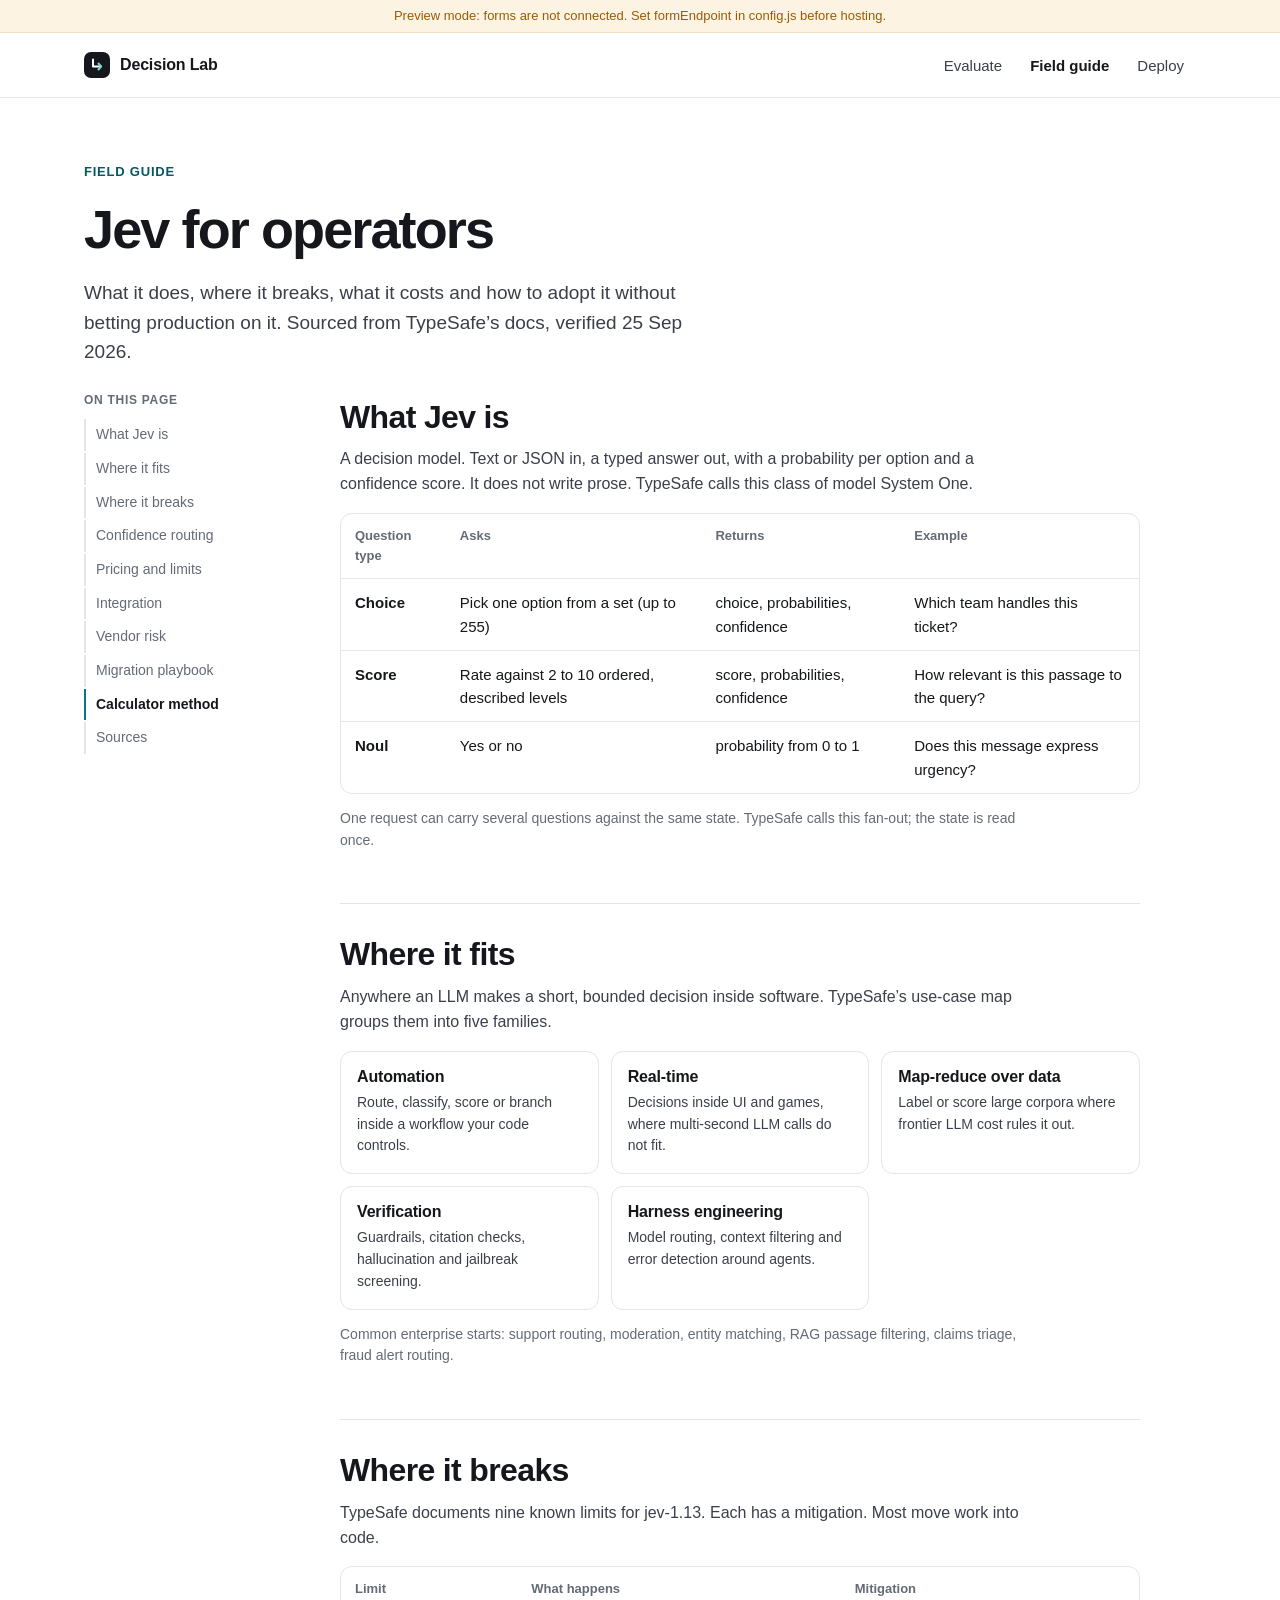
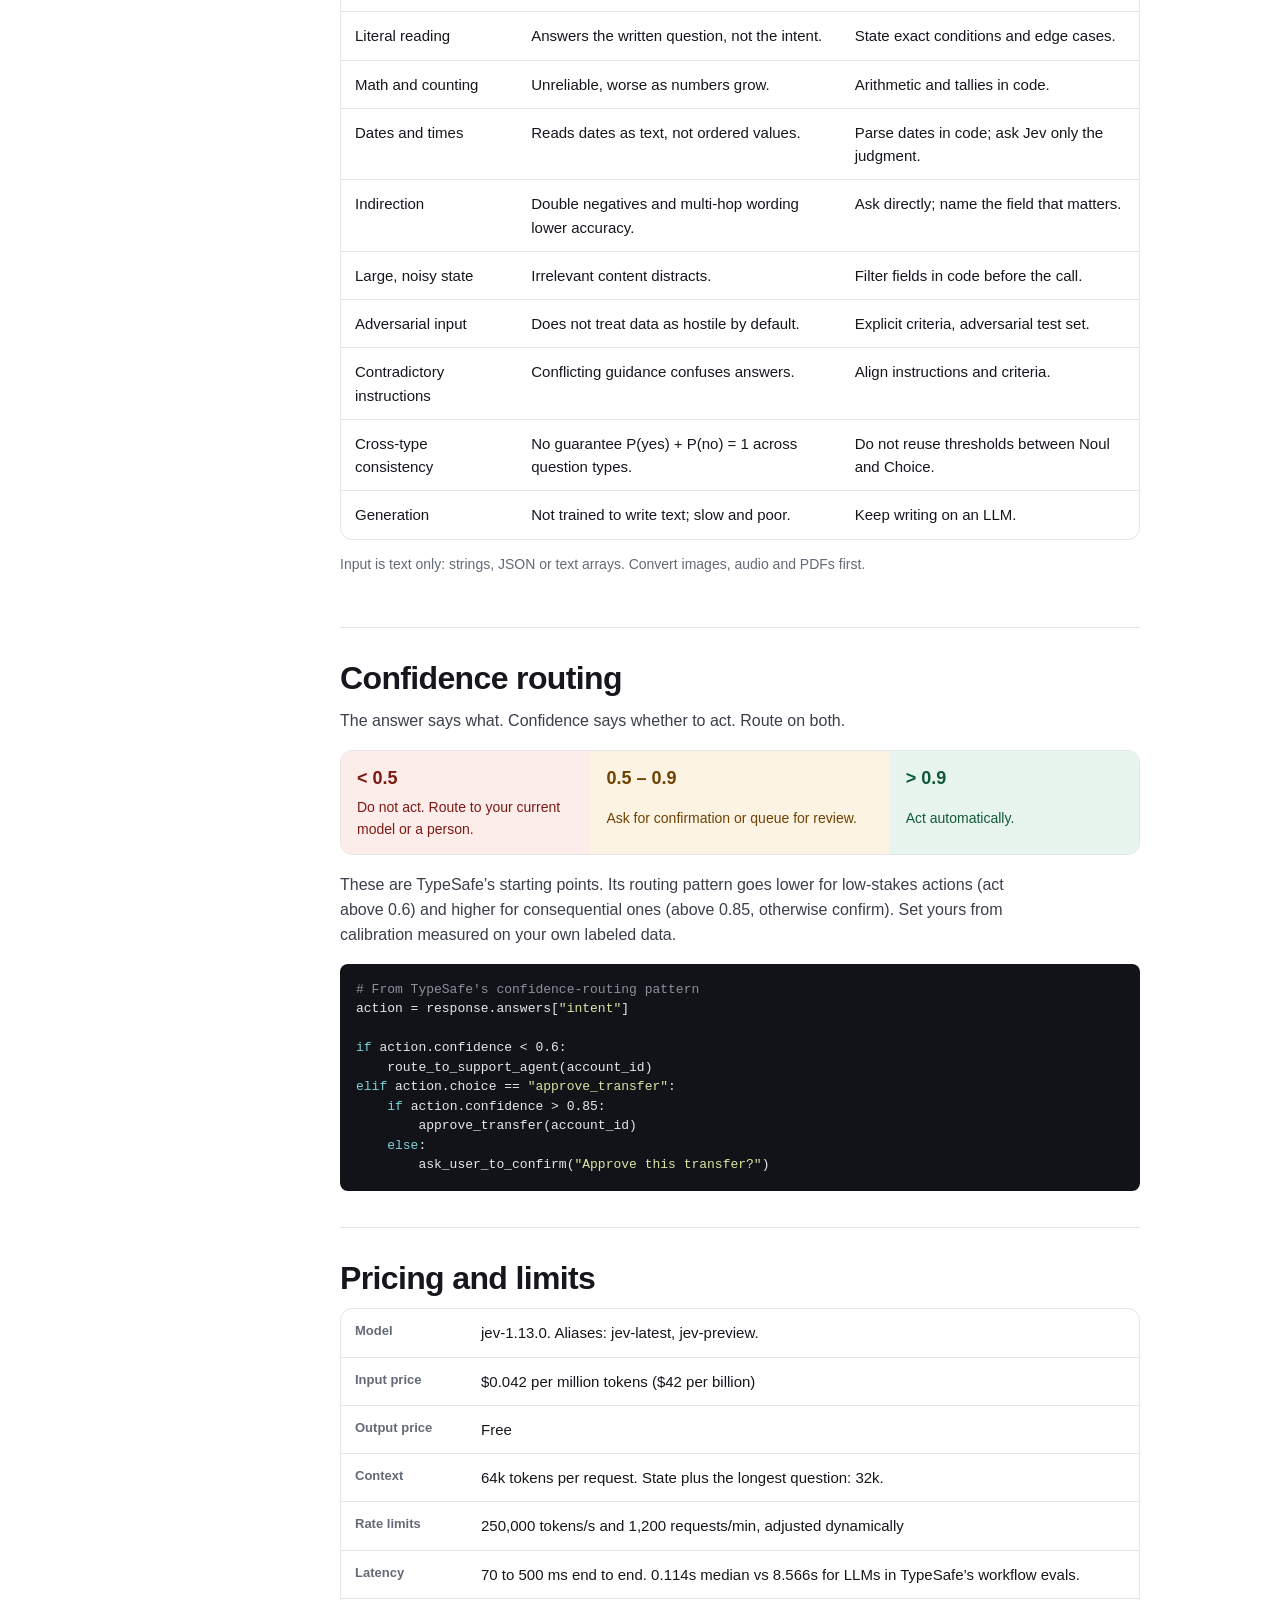
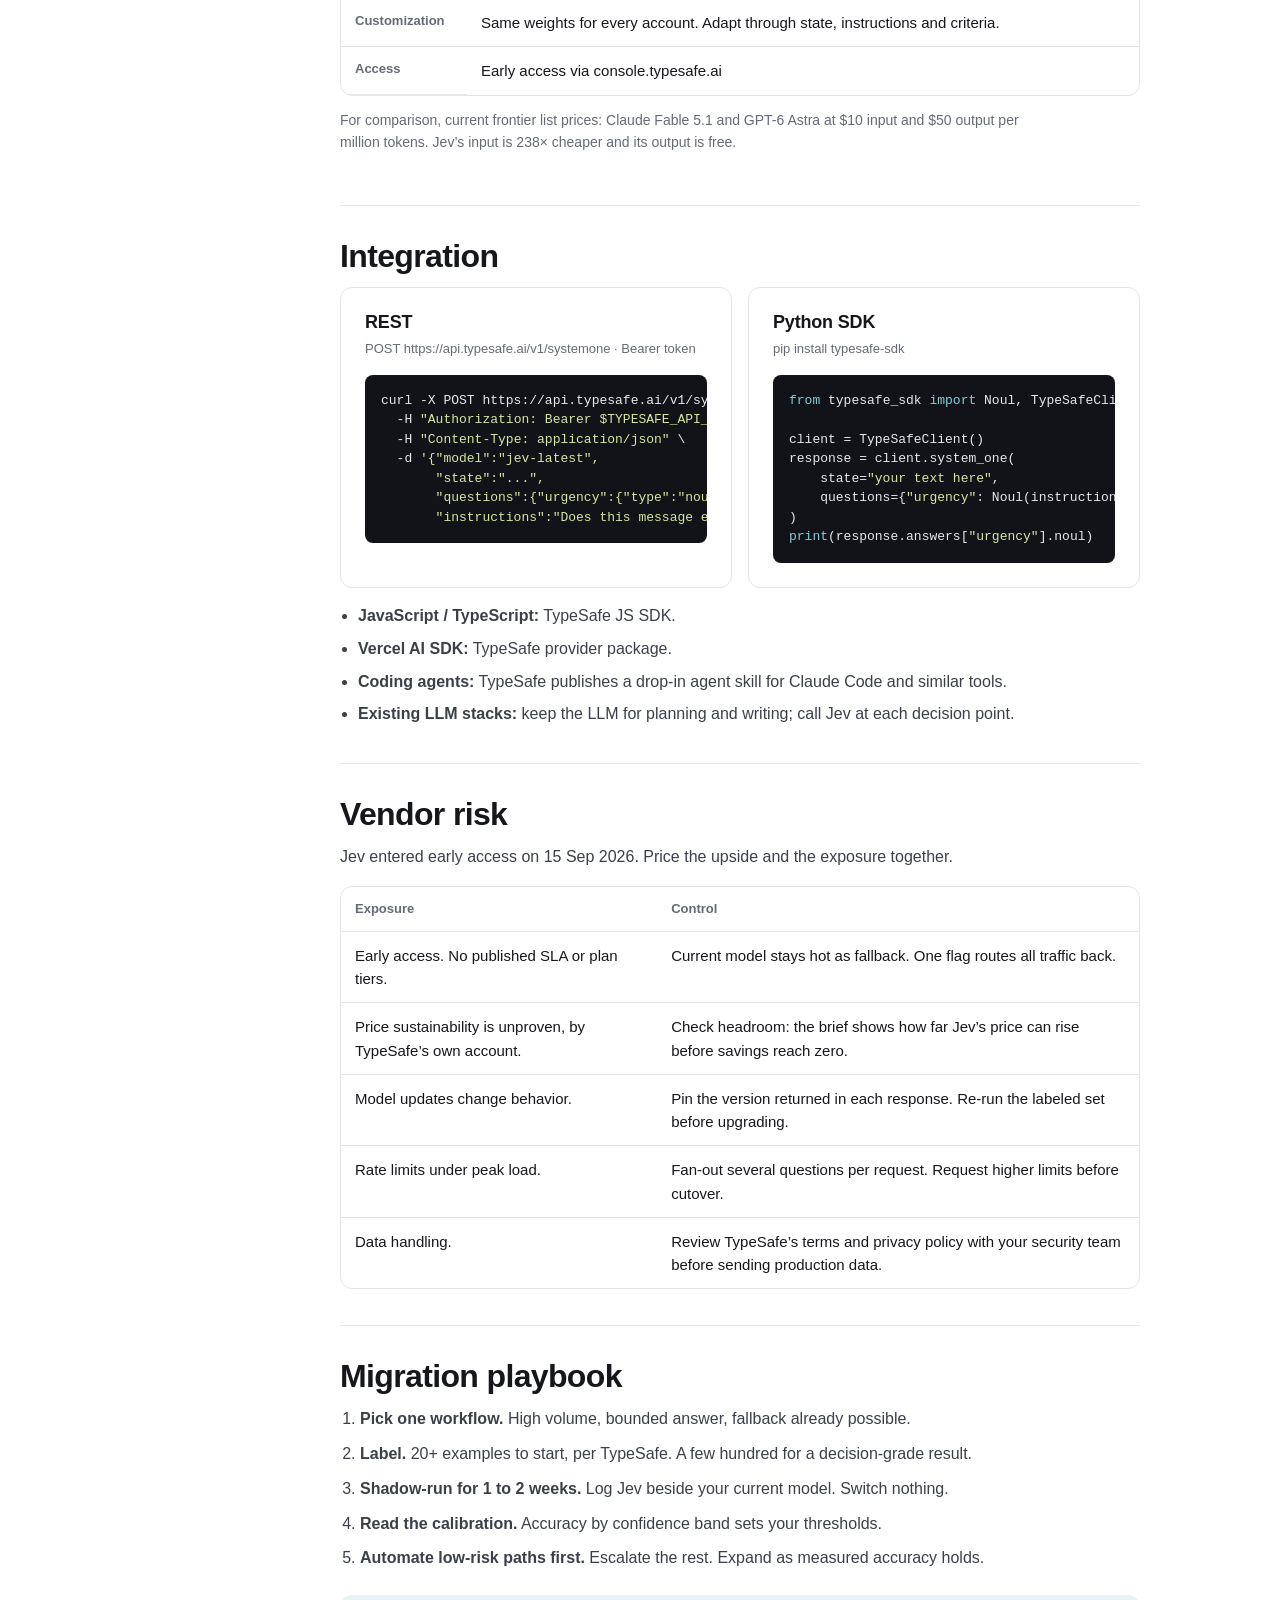
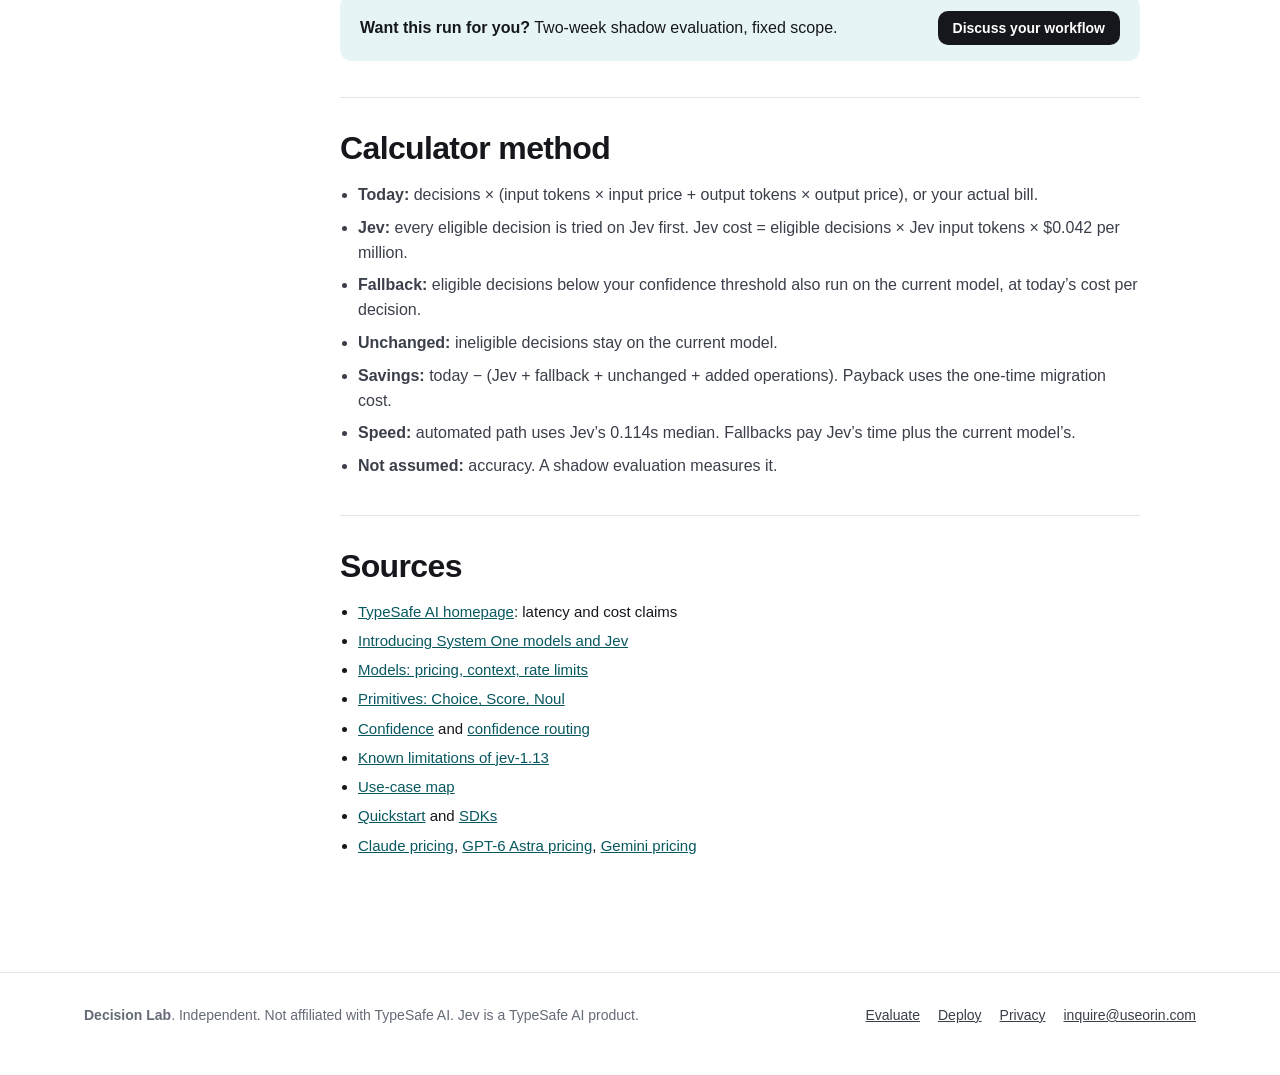
==== guide.html @ 4c955097 "Publish JevLab V2 static site" ====
<!doctype html>
<html lang="en">
<head>
  <meta charset="utf-8">
  <meta name="viewport" content="width=device-width, initial-scale=1">
  <title>Decision Lab: Jev field guide for operators</title>
  <meta name="description" content="What Jev is, where it fits, where it breaks, limits, pricing, confidence routing, integration and vendor risk. One page, sourced.">
  <link rel="icon" type="image/svg+xml" href="data:image/svg+xml,%3Csvg xmlns='http://www.w3.org/2000/svg' viewBox='0 0 32 32'%3E%3Crect width='32' height='32' rx='8' fill='%2315171c'/%3E%3Cpath d='M10 8v10h12' stroke='%23fff' stroke-width='3' fill='none' stroke-linecap='round' stroke-linejoin='round'/%3E%3Cpath d='M18 14l4 4-4 4' stroke='%237fd1d8' stroke-width='3' fill='none' stroke-linecap='round' stroke-linejoin='round'/%3E%3C/svg%3E">
  <link rel="stylesheet" href="assets/site.css">
  <link rel="stylesheet" href="assets/guide.css">
</head>
<body>

<header class="site-header">
  <div class="wrap">
    <a class="brand" href="index.html">
      <span class="brand-mark" aria-hidden="true"><svg viewBox="0 0 14 14"><path d="M3 1.5v7h8" stroke="#fff" stroke-width="2" fill="none" stroke-linecap="round" stroke-linejoin="round"/><path d="M8.5 5.5l2.5 3-2.5 3" stroke="#7fd1d8" stroke-width="2" fill="none" stroke-linecap="round" stroke-linejoin="round"/></svg></span>
      <span data-brand>Decision Lab</span>
    </a>
    <nav class="nav" aria-label="Main">
      <a href="index.html">Evaluate</a>
      <a href="guide.html" aria-current="page">Field guide</a>
      <a href="partner.html">Deploy</a>
    </nav>
  </div>
</header>

<main>
  <section class="hero guide-hero">
    <div class="wrap">
      <p class="eyebrow">Field guide</p>
      <h1>Jev for operators</h1>
      <p class="lede">What it does, where it breaks, what it costs and how to adopt it without betting production on it. Sourced from TypeSafe’s docs, verified <span data-verified></span>.</p>
    </div>
  </section>

  <div class="wrap guide">
    <nav class="toc" aria-label="On this page">
      <p class="toc-title">On this page</p>
      <a href="#what">What Jev is</a>
      <a href="#fits">Where it fits</a>
      <a href="#limits">Where it breaks</a>
      <a href="#confidence">Confidence routing</a>
      <a href="#specs">Pricing and limits</a>
      <a href="#integrate">Integration</a>
      <a href="#risk">Vendor risk</a>
      <a href="#playbook">Migration playbook</a>
      <a href="#method">Calculator method</a>
      <a href="#sources">Sources</a>
    </nav>

    <article class="guide-body">

      <!-- 1 -->
      <section id="what">
        <h2>What Jev is</h2>
        <p>A decision model. Text or JSON in, a typed answer out, with a probability per option and a confidence score. It does not write prose. TypeSafe calls this class of model System One.</p>
        <div class="table-wrap">
          <table>
            <tr><th>Question type</th><th>Asks</th><th>Returns</th><th>Example</th></tr>
            <tr><td><b>Choice</b></td><td>Pick one option from a set (up to 255)</td><td>choice, probabilities, confidence</td><td>Which team handles this ticket?</td></tr>
            <tr><td><b>Score</b></td><td>Rate against 2 to 10 ordered, described levels</td><td>score, probabilities, confidence</td><td>How relevant is this passage to the query?</td></tr>
            <tr><td><b>Noul</b></td><td>Yes or no</td><td>probability from 0 to 1</td><td>Does this message express urgency?</td></tr>
          </table>
        </div>
        <p class="note">One request can carry several questions against the same state. TypeSafe calls this fan-out; the state is read once.</p>
      </section>

      <!-- 2 -->
      <section id="fits">
        <h2>Where it fits</h2>
        <p>Anywhere an LLM makes a short, bounded decision inside software. TypeSafe’s use-case map groups them into five families.</p>
        <div class="fit-grid">
          <div><h3>Automation</h3><p>Route, classify, score or branch inside a workflow your code controls.</p></div>
          <div><h3>Real-time</h3><p>Decisions inside UI and games, where multi-second LLM calls do not fit.</p></div>
          <div><h3>Map-reduce over data</h3><p>Label or score large corpora where frontier LLM cost rules it out.</p></div>
          <div><h3>Verification</h3><p>Guardrails, citation checks, hallucination and jailbreak screening.</p></div>
          <div><h3>Harness engineering</h3><p>Model routing, context filtering and error detection around agents.</p></div>
        </div>
        <p class="note">Common enterprise starts: support routing, moderation, entity matching, RAG passage filtering, claims triage, fraud alert routing.</p>
      </section>

      <!-- 3 -->
      <section id="limits">
        <h2>Where it breaks</h2>
        <p>TypeSafe documents nine known limits for jev-1.13. Each has a mitigation. Most move work into code.</p>
        <div class="table-wrap">
          <table>
            <tr><th>Limit</th><th>What happens</th><th>Mitigation</th></tr>
            <tr><td>Literal reading</td><td>Answers the written question, not the intent.</td><td>State exact conditions and edge cases.</td></tr>
            <tr><td>Math and counting</td><td>Unreliable, worse as numbers grow.</td><td>Arithmetic and tallies in code.</td></tr>
            <tr><td>Dates and times</td><td>Reads dates as text, not ordered values.</td><td>Parse dates in code; ask Jev only the judgment.</td></tr>
            <tr><td>Indirection</td><td>Double negatives and multi-hop wording lower accuracy.</td><td>Ask directly; name the field that matters.</td></tr>
            <tr><td>Large, noisy state</td><td>Irrelevant content distracts.</td><td>Filter fields in code before the call.</td></tr>
            <tr><td>Adversarial input</td><td>Does not treat data as hostile by default.</td><td>Explicit criteria, adversarial test set.</td></tr>
            <tr><td>Contradictory instructions</td><td>Conflicting guidance confuses answers.</td><td>Align instructions and criteria.</td></tr>
            <tr><td>Cross-type consistency</td><td>No guarantee P(yes) + P(no) = 1 across question types.</td><td>Do not reuse thresholds between Noul and Choice.</td></tr>
            <tr><td>Generation</td><td>Not trained to write text; slow and poor.</td><td>Keep writing on an LLM.</td></tr>
          </table>
        </div>
        <p class="note">Input is text only: strings, JSON or text arrays. Convert images, audio and PDFs first.</p>
      </section>

      <!-- 4 -->
      <section id="confidence">
        <h2>Confidence routing</h2>
        <p>The answer says what. Confidence says whether to act. Route on both.</p>
        <div class="bands" role="img" aria-label="Confidence bands: below 0.5 do not act, 0.5 to 0.9 confirm, above 0.9 act automatically">
          <div class="band-low"><b>&lt; 0.5</b><span>Do not act. Route to your current model or a person.</span></div>
          <div class="band-mid"><b>0.5 – 0.9</b><span>Ask for confirmation or queue for review.</span></div>
          <div class="band-high"><b>&gt; 0.9</b><span>Act automatically.</span></div>
        </div>
        <p>These are TypeSafe’s starting points. Its routing pattern goes lower for low-stakes actions (act above 0.6) and higher for consequential ones (above 0.85, otherwise confirm). Set yours from calibration measured on your own labeled data.</p>
<pre><code><span class="c"># From TypeSafe's confidence-routing pattern</span>
action = response.answers[<span class="s">"intent"</span>]

<span class="k">if</span> action.confidence &lt; 0.6:
    route_to_support_agent(account_id)
<span class="k">elif</span> action.choice == <span class="s">"approve_transfer"</span>:
    <span class="k">if</span> action.confidence &gt; 0.85:
        approve_transfer(account_id)
    <span class="k">else</span>:
        ask_user_to_confirm(<span class="s">"Approve this transfer?"</span>)</code></pre>
      </section>

      <!-- 5 -->
      <section id="specs">
        <h2>Pricing and limits</h2>
        <div class="table-wrap">
          <table class="num">
            <tr><th>Model</th><td>jev-1.13.0. Aliases: jev-latest, jev-preview.</td></tr>
            <tr><th>Input price</th><td>$0.042 per million tokens ($42 per billion)</td></tr>
            <tr><th>Output price</th><td>Free</td></tr>
            <tr><th>Context</th><td>64k tokens per request. State plus the longest question: 32k.</td></tr>
            <tr><th>Rate limits</th><td>250,000 tokens/s and 1,200 requests/min, adjusted dynamically</td></tr>
            <tr><th>Latency</th><td>70 to 500 ms end to end. 0.114s median vs 8.566s for LLMs in TypeSafe’s workflow evals.</td></tr>
            <tr><th>Customization</th><td>Same weights for every account. Adapt through state, instructions and criteria.</td></tr>
            <tr><th>Access</th><td>Early access via console.typesafe.ai</td></tr>
          </table>
        </div>
        <p class="note">For comparison, current frontier list prices: Claude Fable 5.1 and GPT-6 Astra at $10 input and $50 output per million tokens. Jev’s input is 238× cheaper and its output is free.</p>
      </section>

      <!-- 6 -->
      <section id="integrate">
        <h2>Integration</h2>
        <div class="grid-2">
          <div class="card">
            <h3>REST</h3>
            <p class="small muted" style="margin:6px 0 10px">POST https://api.typesafe.ai/v1/systemone · Bearer token</p>
<pre><code>curl -X POST https://api.typesafe.ai/v1/systemone \
  -H <span class="s">"Authorization: Bearer $TYPESAFE_API_KEY"</span> \
  -H <span class="s">"Content-Type: application/json"</span> \
  -d <span class="s">'{"model":"jev-latest",
       "state":"...",
       "questions":{"urgency":{"type":"noul",
       "instructions":"Does this message express urgency?"}}}'</span></code></pre>
          </div>
          <div class="card">
            <h3>Python SDK</h3>
            <p class="small muted" style="margin:6px 0 10px">pip install typesafe-sdk</p>
<pre><code><span class="k">from</span> typesafe_sdk <span class="k">import</span> Noul, TypeSafeClient

client = TypeSafeClient()
response = client.system_one(
    state=<span class="s">"your text here"</span>,
    questions={<span class="s">"urgency"</span>: Noul(instructions=<span class="s">"Is this urgent?"</span>)},
)
<span class="k">print</span>(response.answers[<span class="s">"urgency"</span>].noul)</code></pre>
          </div>
        </div>
        <ul class="plain">
          <li><b>JavaScript / TypeScript:</b> TypeSafe JS SDK.</li>
          <li><b>Vercel AI SDK:</b> TypeSafe provider package.</li>
          <li><b>Coding agents:</b> TypeSafe publishes a drop-in agent skill for Claude Code and similar tools.</li>
          <li><b>Existing LLM stacks:</b> keep the LLM for planning and writing; call Jev at each decision point.</li>
        </ul>
      </section>

      <!-- 7 -->
      <section id="risk">
        <h2>Vendor risk</h2>
        <p>Jev entered early access on 15 Sep 2026. Price the upside and the exposure together.</p>
        <div class="table-wrap">
          <table>
            <tr><th>Exposure</th><th>Control</th></tr>
            <tr><td>Early access. No published SLA or plan tiers.</td><td>Current model stays hot as fallback. One flag routes all traffic back.</td></tr>
            <tr><td>Price sustainability is unproven, by TypeSafe’s own account.</td><td>Check headroom: the brief shows how far Jev’s price can rise before savings reach zero.</td></tr>
            <tr><td>Model updates change behavior.</td><td>Pin the version returned in each response. Re-run the labeled set before upgrading.</td></tr>
            <tr><td>Rate limits under peak load.</td><td>Fan-out several questions per request. Request higher limits before cutover.</td></tr>
            <tr><td>Data handling.</td><td>Review TypeSafe’s terms and privacy policy with your security team before sending production data.</td></tr>
          </table>
        </div>
      </section>

      <!-- 8 -->
      <section id="playbook">
        <h2>Migration playbook</h2>
        <ol class="playbook">
          <li><b>Pick one workflow.</b> High volume, bounded answer, fallback already possible.</li>
          <li><b>Label.</b> 20+ examples to start, per TypeSafe. A few hundred for a decision-grade result.</li>
          <li><b>Shadow-run for 1 to 2 weeks.</b> Log Jev beside your current model. Switch nothing.</li>
          <li><b>Read the calibration.</b> Accuracy by confidence band sets your thresholds.</li>
          <li><b>Automate low-risk paths first.</b> Escalate the rest. Expand as measured accuracy holds.</li>
        </ol>
        <div class="cta-card">
          <p><b>Want this run for you?</b> Two-week shadow evaluation, fixed scope.</p>
          <a class="btn btn-primary btn-sm" href="partner.html">Discuss your workflow</a>
        </div>
      </section>

      <!-- 9 -->
      <section id="method">
        <h2>Calculator method</h2>
        <ul class="plain">
          <li><b>Today:</b> decisions × (input tokens × input price + output tokens × output price), or your actual bill.</li>
          <li><b>Jev:</b> every eligible decision is tried on Jev first. Jev cost = eligible decisions × Jev input tokens × $0.042 per million.</li>
          <li><b>Fallback:</b> eligible decisions below your confidence threshold also run on the current model, at today’s cost per decision.</li>
          <li><b>Unchanged:</b> ineligible decisions stay on the current model.</li>
          <li><b>Savings:</b> today − (Jev + fallback + unchanged + added operations). Payback uses the one-time migration cost.</li>
          <li><b>Speed:</b> automated path uses Jev’s 0.114s median. Fallbacks pay Jev’s time plus the current model’s.</li>
          <li><b>Not assumed:</b> accuracy. A shadow evaluation measures it.</li>
        </ul>
      </section>

      <!-- 10 -->
      <section id="sources">
        <h2>Sources</h2>
        <ul class="sources">
          <li><a href="https://typesafe.ai" target="_blank" rel="noopener">TypeSafe AI homepage</a>: latency and cost claims</li>
          <li><a href="https://typesafe.ai/blog/introducing-system-one-models-and-jev" target="_blank" rel="noopener">Introducing System One models and Jev</a></li>
          <li><a href="https://docs.typesafe.ai/models" target="_blank" rel="noopener">Models: pricing, context, rate limits</a></li>
          <li><a href="https://docs.typesafe.ai/primitives" target="_blank" rel="noopener">Primitives: Choice, Score, Noul</a></li>
          <li><a href="https://docs.typesafe.ai/confidence" target="_blank" rel="noopener">Confidence</a> and <a href="https://docs.typesafe.ai/patterns/confidence-routing" target="_blank" rel="noopener">confidence routing</a></li>
          <li><a href="https://docs.typesafe.ai/model-jaggedness/jev-1.13" target="_blank" rel="noopener">Known limitations of jev-1.13</a></li>
          <li><a href="https://docs.typesafe.ai/concepts/use-case-map" target="_blank" rel="noopener">Use-case map</a></li>
          <li><a href="https://docs.typesafe.ai/introduction/quickstart" target="_blank" rel="noopener">Quickstart</a> and <a href="https://docs.typesafe.ai/sdk" target="_blank" rel="noopener">SDKs</a></li>
          <li><a href="https://platform.claude.com/docs/en/about-claude/pricing" target="_blank" rel="noopener">Claude pricing</a>, <a href="https://www.yottalabs.ai/post/gpt-6-astra-pricing-api-cost-2026" target="_blank" rel="noopener">GPT-6 Astra pricing</a>, <a href="https://benchlm.ai/google/api-pricing" target="_blank" rel="noopener">Gemini pricing</a></li>
        </ul>
      </section>
    </article>
  </div>
</main>

<footer class="site-footer">
  <div class="wrap">
    <div>
      <p><strong data-brand>Decision Lab</strong>. Independent. Not affiliated with TypeSafe AI. Jev is a TypeSafe AI product.</p>
    </div>
    <nav aria-label="Footer">
      <a href="index.html">Evaluate</a>
      <a href="partner.html">Deploy</a>
      <a href="partner.html#privacy">Privacy</a>
      <a data-contact href="#"></a>
    </nav>
  </div>
</footer>

<script src="config.js"></script>
<script src="assets/site.js"></script>
<script src="assets/guide.js"></script>
</body>
</html>
---- assets/site.css ----
/* Decision Lab: shared styles for all three pages. */

/* ---------- 1. Tokens ---------- */
:root {
  --ink: #15171c;
  --ink-2: #3a3f4a;
  --muted: #646a76;
  --line: #e3e5e9;
  --line-2: #d3d6dc;
  --panel: #f6f7f8;
  --bg: #ffffff;

  --accent: #0d7680;
  --accent-ink: #075860;
  --accent-soft: #e7f4f5;

  --good: #17774a;
  --good-soft: #e8f5ee;
  --warn: #9a5b06;
  --warn-soft: #fcf3e3;
  --bad: #b3261e;
  --bad-soft: #fcecea;

  /* Chart series: Jev automated, fallback, stays on current model */
  --s-jev: #0d7680;
  --s-fallback: #7fb9be;
  --s-stay: #c9ccd2;

  --radius: 12px;
  --radius-sm: 8px;
  --max: 1160px;
  --font: -apple-system, BlinkMacSystemFont, "Segoe UI", Inter, Roboto, "Helvetica Neue", Arial, sans-serif;
  --mono: ui-monospace, SFMono-Regular, Menlo, Consolas, monospace;
}

/* ---------- 2. Base ---------- */
* { box-sizing: border-box; }
html { scroll-behavior: smooth; -webkit-text-size-adjust: 100%; }
body {
  margin: 0;
  background: var(--bg);
  color: var(--ink);
  font: 16px/1.55 var(--font);
  -webkit-font-smoothing: antialiased;
}
h1, h2, h3, h4 { margin: 0; line-height: 1.15; letter-spacing: -0.02em; font-weight: 650; }
h1 { font-size: clamp(34px, 5vw, 54px); letter-spacing: -0.035em; }
h2 { font-size: clamp(24px, 3vw, 32px); }
h3 { font-size: 18px; letter-spacing: -0.01em; }
p { margin: 0; }
a { color: var(--accent-ink); }
a:hover { color: var(--ink); }
code, pre { font-family: var(--mono); font-size: 13px; }
.num { font-variant-numeric: tabular-nums; }
.muted { color: var(--muted); }
.small { font-size: 13px; }
.wrap { max-width: var(--max); margin: 0 auto; padding: 0 24px; }
[hidden] { display: none !important; }
.visually-hidden { position: absolute; width: 1px; height: 1px; overflow: hidden; clip: rect(0 0 0 0); white-space: nowrap; }
:focus-visible { outline: 2px solid var(--accent); outline-offset: 2px; }

/* ---------- 3. Preview banner (only when no form endpoint is set) ---------- */
.preview-banner {
  background: var(--warn-soft); color: var(--warn);
  font-size: 13px; text-align: center; padding: 6px 16px;
  border-bottom: 1px solid #f0dfbf;
}

/* ---------- 4. Header and nav ---------- */
.site-header { position: sticky; top: 0; z-index: 20; background: rgba(255,255,255,.92); backdrop-filter: saturate(1.4) blur(10px); border-bottom: 1px solid var(--line); }
.site-header .wrap { display: flex; align-items: center; gap: 24px; height: 64px; }
.brand { display: inline-flex; align-items: center; gap: 10px; font-weight: 650; color: var(--ink); text-decoration: none; letter-spacing: -0.01em; }
.brand-mark { width: 26px; height: 26px; border-radius: 7px; background: var(--ink); display: grid; place-items: center; }
.brand-mark svg { width: 14px; height: 14px; }
.nav { display: flex; gap: 4px; margin-left: auto; align-items: center; }
.nav a { color: var(--ink-2); text-decoration: none; font-size: 15px; padding: 8px 12px; border-radius: 8px; }
.nav a:hover { background: var(--panel); color: var(--ink); }
.nav a[aria-current="page"] { color: var(--ink); font-weight: 600; }
.nav .btn { margin-left: 8px; }
.nav a.btn-primary, .nav a.btn-primary:hover { color: #fff; background: var(--ink); }

/* ---------- 5. Buttons ---------- */
.btn {
  display: inline-flex; align-items: center; justify-content: center; gap: 8px;
  font: 600 15px/1 var(--font); text-decoration: none; cursor: pointer;
  border-radius: 10px; padding: 12px 18px; border: 1px solid transparent;
  transition: background .15s, border-color .15s, color .15s;
}
.btn-primary { background: var(--ink); color: #fff; }
.btn-primary:hover { background: #2a2e37; color: #fff; }
.btn-accent { background: var(--accent); color: #fff; }
.btn-accent:hover { background: var(--accent-ink); color: #fff; }
.btn-ghost { background: #fff; color: var(--ink); border-color: var(--line-2); }
.btn-ghost:hover { border-color: var(--ink); color: var(--ink); }
.btn-sm { padding: 9px 14px; font-size: 14px; }
.btn[disabled] { opacity: .5; cursor: not-allowed; }
.link-btn { background: none; border: 0; padding: 0; font: inherit; color: var(--accent-ink); cursor: pointer; text-decoration: underline; text-underline-offset: 2px; }
.hero-link { display: inline-flex; align-items: center; gap: 12px; color: var(--ink); font-weight: 600; text-decoration: none; padding: 10px 0; border-bottom: 1px solid var(--line-2); }
.hero-link:hover { color: var(--accent-ink); border-color: var(--accent); }

/* ---------- 6. Hero ---------- */
.hero { padding: 64px 0 40px; }
.eyebrow { font-size: 13px; font-weight: 600; letter-spacing: .06em; text-transform: uppercase; color: var(--accent-ink); margin-bottom: 16px; }
.lede { font-size: 19px; color: var(--ink-2); max-width: 620px; margin-top: 18px; }
.hero-actions { display: flex; gap: 12px; flex-wrap: wrap; margin-top: 28px; }

/* Proof strip: three sourced facts */
.proof { display: grid; grid-template-columns: repeat(3, 1fr); border: 1px solid var(--line); border-radius: var(--radius); margin-top: 44px; }
.proof > div { padding: 18px 20px; }
.proof > div + div { border-left: 1px solid var(--line); }
.proof strong { display: block; font-size: 22px; letter-spacing: -0.02em; font-weight: 650; }
.proof span { font-size: 14px; color: var(--muted); }

/* ---------- 7. Sections ---------- */
.section { padding: 56px 0; }
.section-head { display: flex; justify-content: space-between; align-items: end; gap: 24px; margin-bottom: 24px; }
.section-head p { color: var(--muted); max-width: 520px; }
.band { background: var(--panel); border-top: 1px solid var(--line); border-bottom: 1px solid var(--line); }

/* ---------- 8. Form controls ---------- */
label, .label { display: block; font-size: 14px; font-weight: 600; color: var(--ink); }
.hint { display: block; font-size: 13px; font-weight: 400; color: var(--muted); margin-top: 6px; }
input[type=text], input[type=email], input[type=number], input[type=url], select, textarea {
  width: 100%; margin-top: 8px; padding: 11px 12px;
  font: 16px/1.3 var(--font); color: var(--ink);
  background: #fff; border: 1px solid var(--line-2); border-radius: var(--radius-sm);
}
textarea { resize: vertical; min-height: 88px; }
input:focus, select:focus, textarea:focus { outline: 2px solid var(--accent); outline-offset: 0; border-color: var(--accent); }
input[aria-invalid=true] { border-color: var(--bad); }
input[type=range] { width: 100%; accent-color: var(--accent); margin-top: 12px; }
.field { margin-bottom: 18px; }
.field-row { display: grid; grid-template-columns: 1fr 1fr; gap: 16px; }
.input-affix { position: relative; }
.input-affix span { position: absolute; right: 12px; top: 50%; transform: translateY(-20%); color: var(--muted); font-size: 14px; pointer-events: none; }
.input-affix input { padding-right: 64px; }

/* Segmented choice (radio pills) */
.seg { display: flex; flex-wrap: wrap; gap: 8px; margin-top: 10px; }
.seg input { position: absolute; opacity: 0; pointer-events: none; }
.seg label {
  font-weight: 500; font-size: 14px; color: var(--ink-2);
  padding: 8px 12px; border: 1px solid var(--line-2); border-radius: 999px; cursor: pointer; background: #fff;
}
.seg label:hover { border-color: var(--ink); }
.seg input:checked + label { background: var(--ink); color: #fff; border-color: var(--ink); }
.seg input:focus-visible + label { outline: 2px solid var(--accent); outline-offset: 2px; }

/* Honeypot: hidden from people, visible to bots */
.hp { position: absolute; left: -9999px; width: 1px; height: 1px; overflow: hidden; }

details > summary { cursor: pointer; list-style: none; font-weight: 600; font-size: 14px; color: var(--ink-2); }
details > summary::-webkit-details-marker { display: none; }
details > summary::after { content: " +"; color: var(--muted); }
details[open] > summary::after { content: " –"; }

/* ---------- 9. Status messages ---------- */
.status { font-size: 14px; margin-top: 10px; min-height: 1em; }
.status.ok { color: var(--good); }
.status.err { color: var(--bad); }

/* ---------- 10. Cards and tables ---------- */
.card { border: 1px solid var(--line); border-radius: var(--radius); padding: 24px; background: #fff; }
.grid-3 { display: grid; grid-template-columns: repeat(3, minmax(0, 1fr)); gap: 16px; }
.grid-2 { display: grid; grid-template-columns: repeat(2, minmax(0, 1fr)); gap: 16px; }
.step-no { font: 600 13px/1 var(--mono); color: var(--accent-ink); background: var(--accent-soft); border-radius: 6px; padding: 5px 7px; display: inline-block; margin-bottom: 14px; }
table { width: 100%; border-collapse: collapse; font-size: 15px; }
th, td { text-align: left; padding: 12px 14px; border-bottom: 1px solid var(--line); vertical-align: top; }
th { font-size: 13px; font-weight: 600; color: var(--muted); }
.table-wrap { overflow-x: auto; border: 1px solid var(--line); border-radius: var(--radius); }
.table-wrap table tr:last-child td { border-bottom: 0; }
pre { max-width: 100%; background: #111318; color: #e6e8ec; border-radius: var(--radius-sm); padding: 16px; overflow-x: auto; line-height: 1.5; margin: 0; }
pre .k { color: #7fd1d8; } pre .s { color: #d6e6a3; } pre .c { color: #8b919c; }

/* Tags */
.tag { display: inline-block; font-size: 12px; font-weight: 600; padding: 3px 8px; border-radius: 999px; }
.tag-good { background: var(--good-soft); color: var(--good); }
.tag-warn { background: var(--warn-soft); color: var(--warn); }
.tag-bad { background: var(--bad-soft); color: var(--bad); }
.tag-neutral { background: var(--panel); color: var(--ink-2); }

/* ---------- 11. Footer ---------- */
.site-footer { border-top: 1px solid var(--line); padding: 32px 0 48px; margin-top: 24px; font-size: 14px; color: var(--muted); }
.site-footer .wrap { display: grid; grid-template-columns: 1.4fr 1fr; gap: 24px; }
.site-footer nav { display: flex; gap: 18px; justify-content: flex-end; flex-wrap: wrap; }
.site-footer a { color: var(--ink-2); }

/* ---------- 12. Responsive ---------- */
@media (max-width: 860px) {
  .site-header .wrap { flex-wrap: wrap; gap: 10px; height: auto; min-height: 64px; padding-top: 14px; padding-bottom: 14px; }
  .nav { flex-wrap: wrap; }
  .nav a:not(.btn) { display: inline-block; }
  .nav .nav-keep { display: inline-block !important; }
  .proof { grid-template-columns: 1fr; }
  .proof > div + div { border-left: 0; border-top: 1px solid var(--line); }
  .grid-3, .grid-2 { grid-template-columns: minmax(0, 1fr); }
  .section-head { flex-direction: column; align-items: start; }
  .site-footer .wrap { grid-template-columns: 1fr; }
  .site-footer nav { justify-content: flex-start; }
}
@media (max-width: 560px) {
  .wrap { padding: 0 16px; }
  .hero { padding: 40px 0 28px; }
  .lede { font-size: 17px; }
  .field-row { grid-template-columns: 1fr; gap: 0; }
  .nav .btn { padding: 9px 12px; font-size: 14px; }
  .site-header .nav { width: 100%; justify-content: space-between; gap: 4px; }
  .site-header .nav a { font-size: 13px; padding: 8px 4px; }
  main section[id] { scroll-margin-top: 112px; }
}

/* ---------- 13. Print: only the brief prints ---------- */
@media print {
  body.printing > *:not(#brief-dialog) { display: none !important; }
  body.printing #brief-dialog { position: static; border: 0; padding: 0; max-width: none; box-shadow: none; }
  body.printing .dialog-actions { display: none !important; }
}
---- assets/guide.css ----
/* Decision Lab: field guide. */

.guide-hero { padding-bottom: 24px; }
.guide { display: grid; grid-template-columns: 200px minmax(0, 1fr); gap: 56px; align-items: start; padding-bottom: 40px; }

/* Table of contents */
.toc { position: sticky; top: 88px; display: grid; gap: 2px; font-size: 14px; }
.toc-title { font-size: 12px; font-weight: 600; letter-spacing: .06em; text-transform: uppercase; color: var(--muted); margin-bottom: 8px; }
.toc a { color: var(--muted); text-decoration: none; padding: 5px 10px; border-left: 2px solid var(--line); }
.toc a:hover { color: var(--ink); }
.toc a.active { color: var(--ink); border-left-color: var(--accent); font-weight: 600; }

/* Body */
.guide-body { max-width: 800px; }
.guide-body section { padding: 32px 0 36px; border-top: 1px solid var(--line); scroll-margin-top: 80px; }
.guide-body section:first-child { border-top: 0; padding-top: 8px; }
.guide-body h2 { margin-bottom: 12px; }
.guide-body section > p { color: var(--ink-2); margin-bottom: 16px; max-width: 680px; }
.guide-body pre { margin-top: 16px; }
.note { font-size: 14px; color: var(--muted) !important; margin-top: 14px; }

.fit-grid { display: grid; grid-template-columns: repeat(auto-fill, minmax(220px, 1fr)); gap: 12px; }
.fit-grid > div { border: 1px solid var(--line); border-radius: var(--radius); padding: 16px; }
.fit-grid h3 { font-size: 16px; }
.fit-grid p { font-size: 14px; color: var(--ink-2); margin-top: 6px; }

/* Confidence bands */
.bands { display: grid; grid-template-columns: 1fr 1.2fr 1fr; border-radius: var(--radius); overflow: hidden; margin: 8px 0 18px; border: 1px solid var(--line); }
.bands > div { padding: 14px 16px; display: grid; gap: 4px; }
.bands b { font-size: 18px; font-variant-numeric: tabular-nums; }
.bands span { font-size: 14px; }
.band-low { background: var(--bad-soft); color: #7d1a14; }
.band-mid { background: var(--warn-soft); color: #6f4204; }
.band-high { background: var(--good-soft); color: #0f5a37; }

.plain { padding-left: 18px; display: grid; gap: 8px; color: var(--ink-2); margin: 16px 0 0; }
.playbook { padding-left: 20px; display: grid; gap: 10px; color: var(--ink-2); margin: 0; }
.cta-card { margin-top: 24px; display: flex; gap: 16px; align-items: center; justify-content: space-between; flex-wrap: wrap; background: var(--accent-soft); border-radius: var(--radius); padding: 16px 20px; }
.sources { padding-left: 18px; display: grid; gap: 6px; font-size: 15px; }

@media (max-width: 860px) {
  .guide { grid-template-columns: minmax(0, 1fr); gap: 0; }
  .toc { position: static; display: flex; flex-wrap: wrap; gap: 6px; margin-bottom: 8px; }
  .toc-title { width: 100%; margin-bottom: 2px; }
  .toc a { border: 1px solid var(--line); border-radius: 999px; padding: 5px 12px; }
  .toc a.active { border-color: var(--line); }
  .bands { grid-template-columns: 1fr; }
}
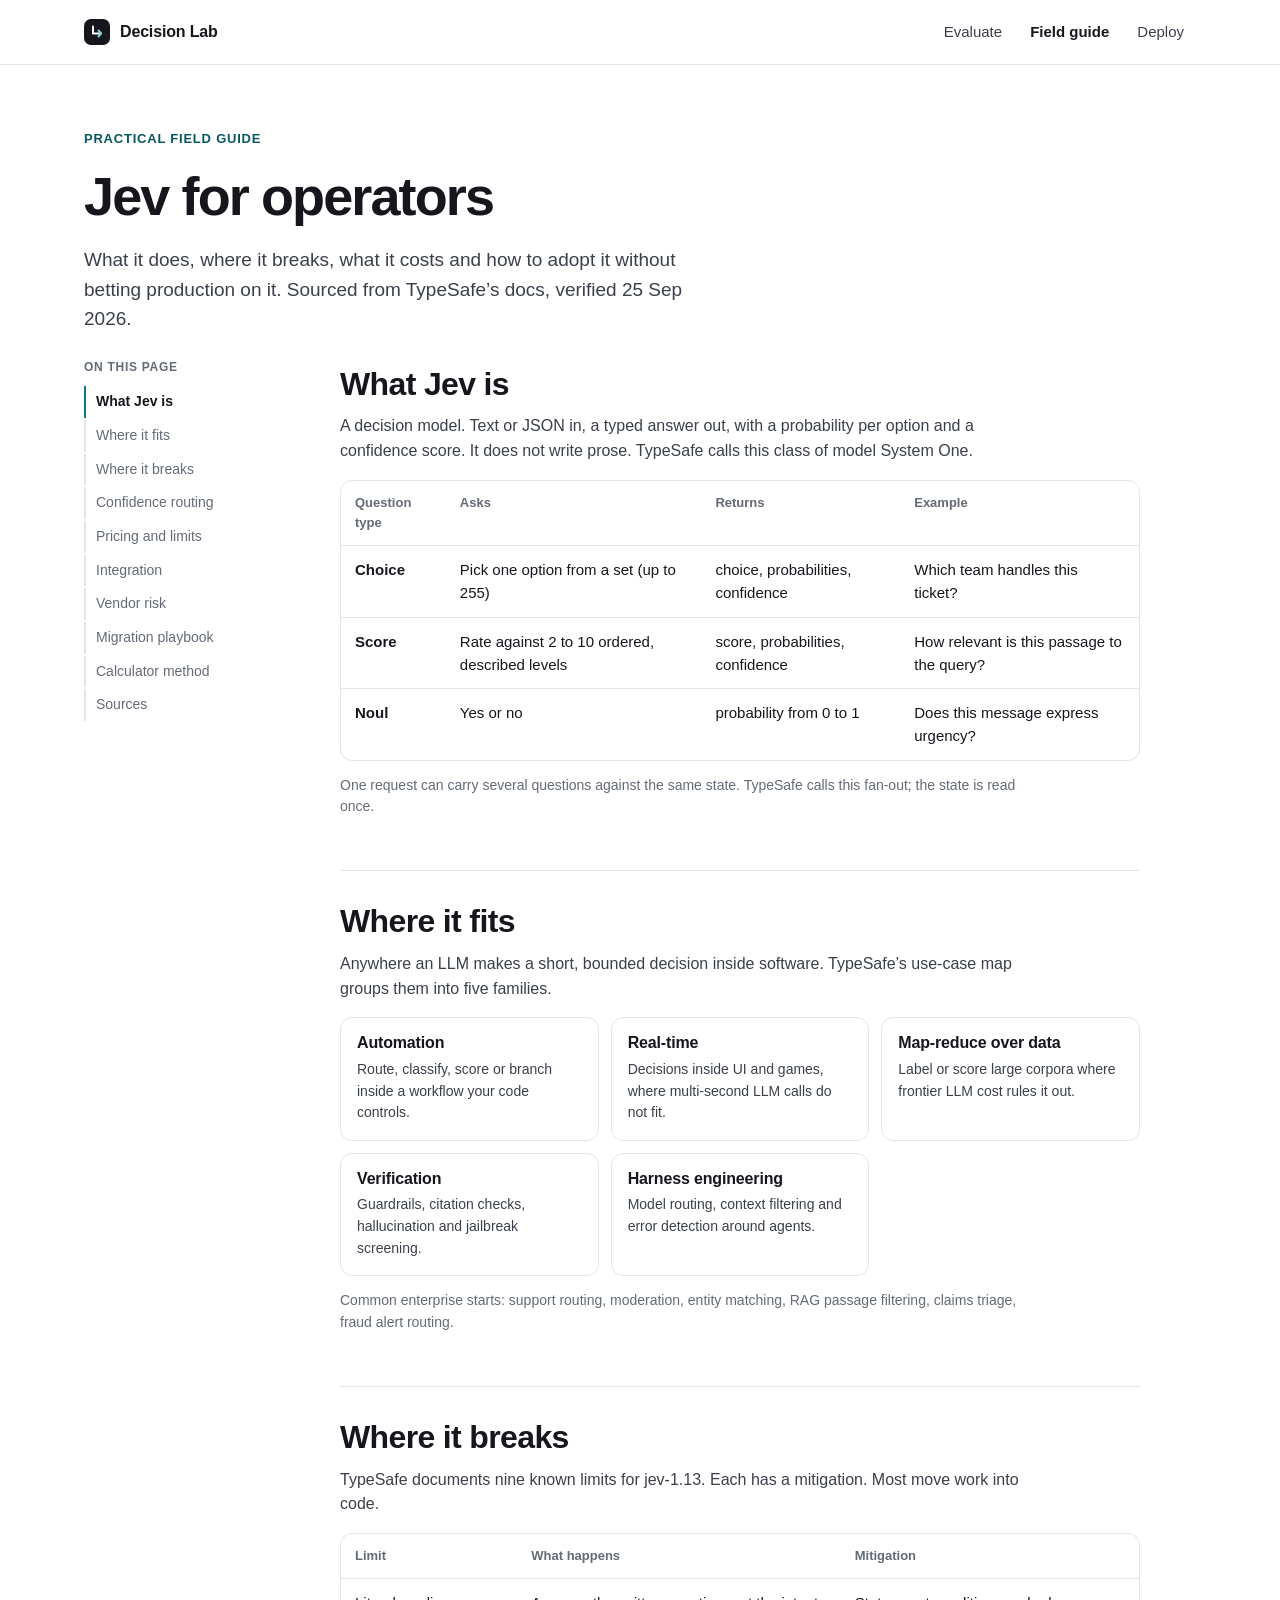
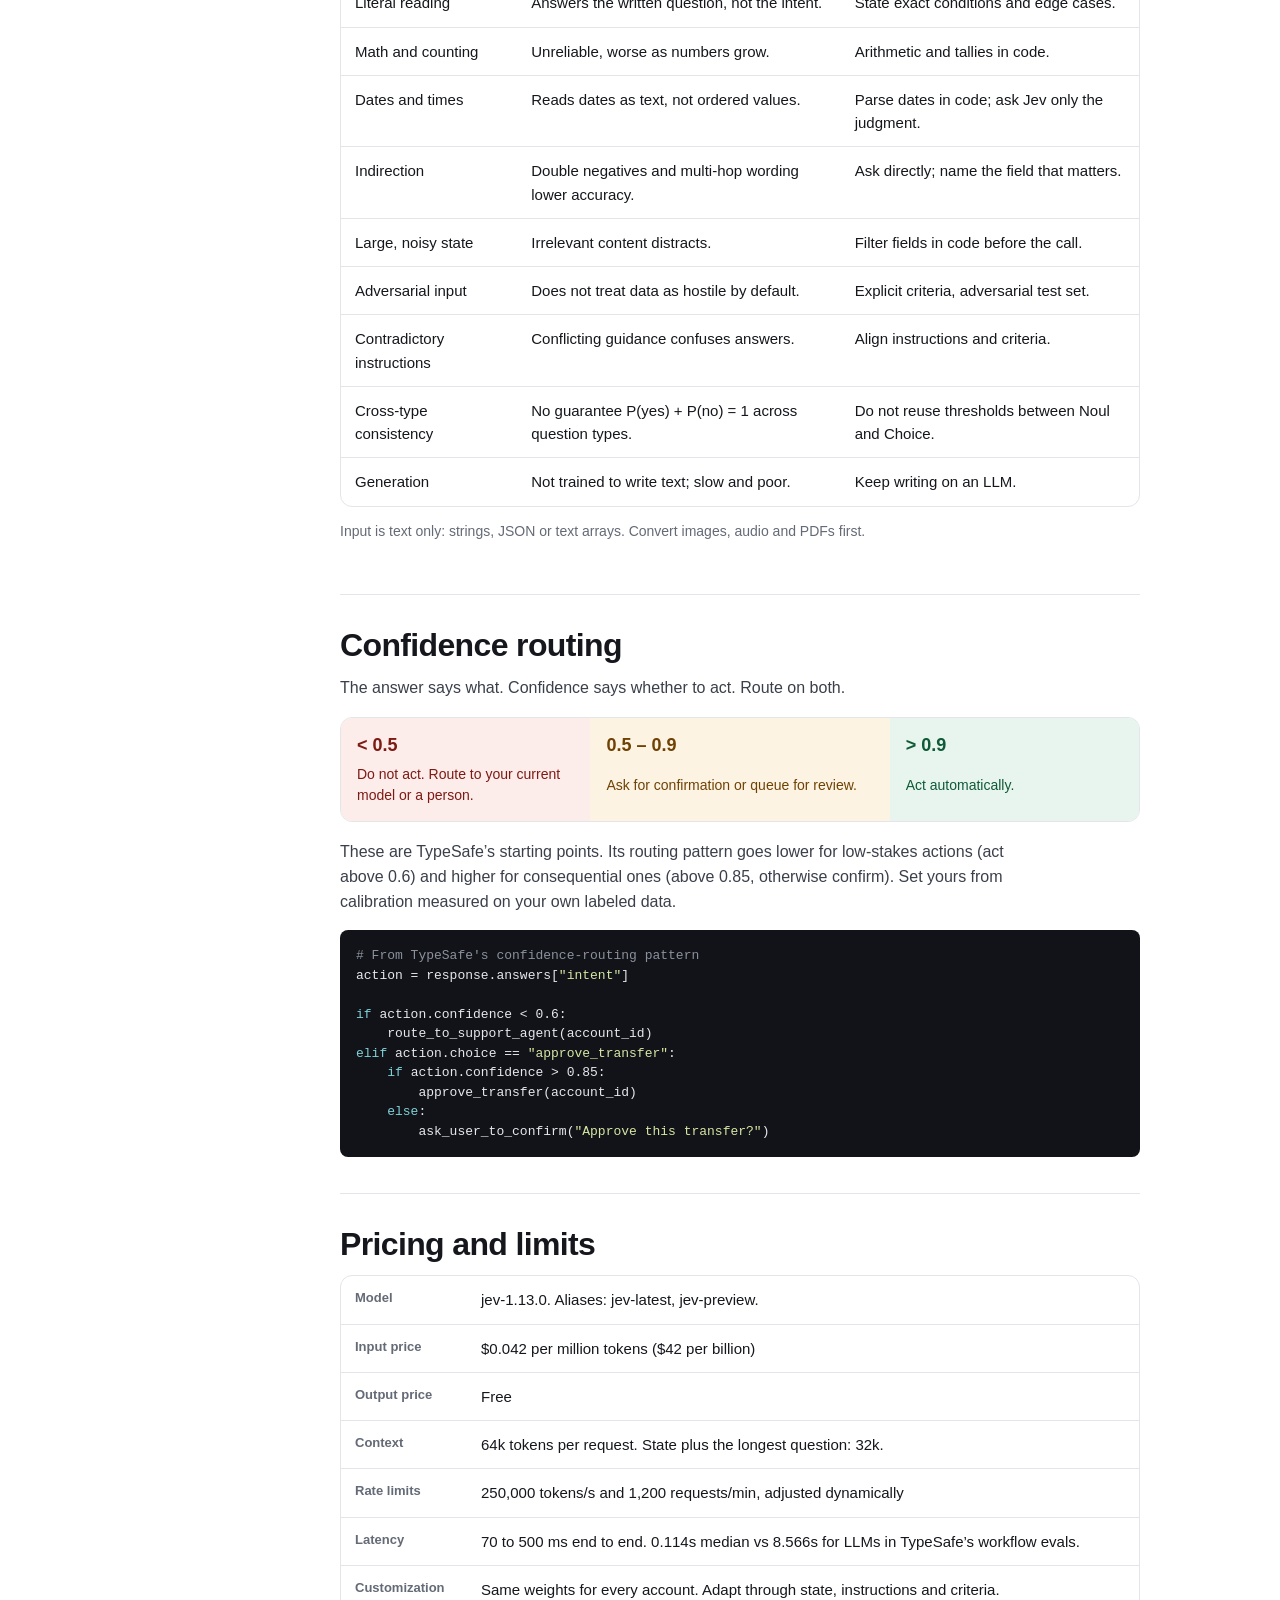
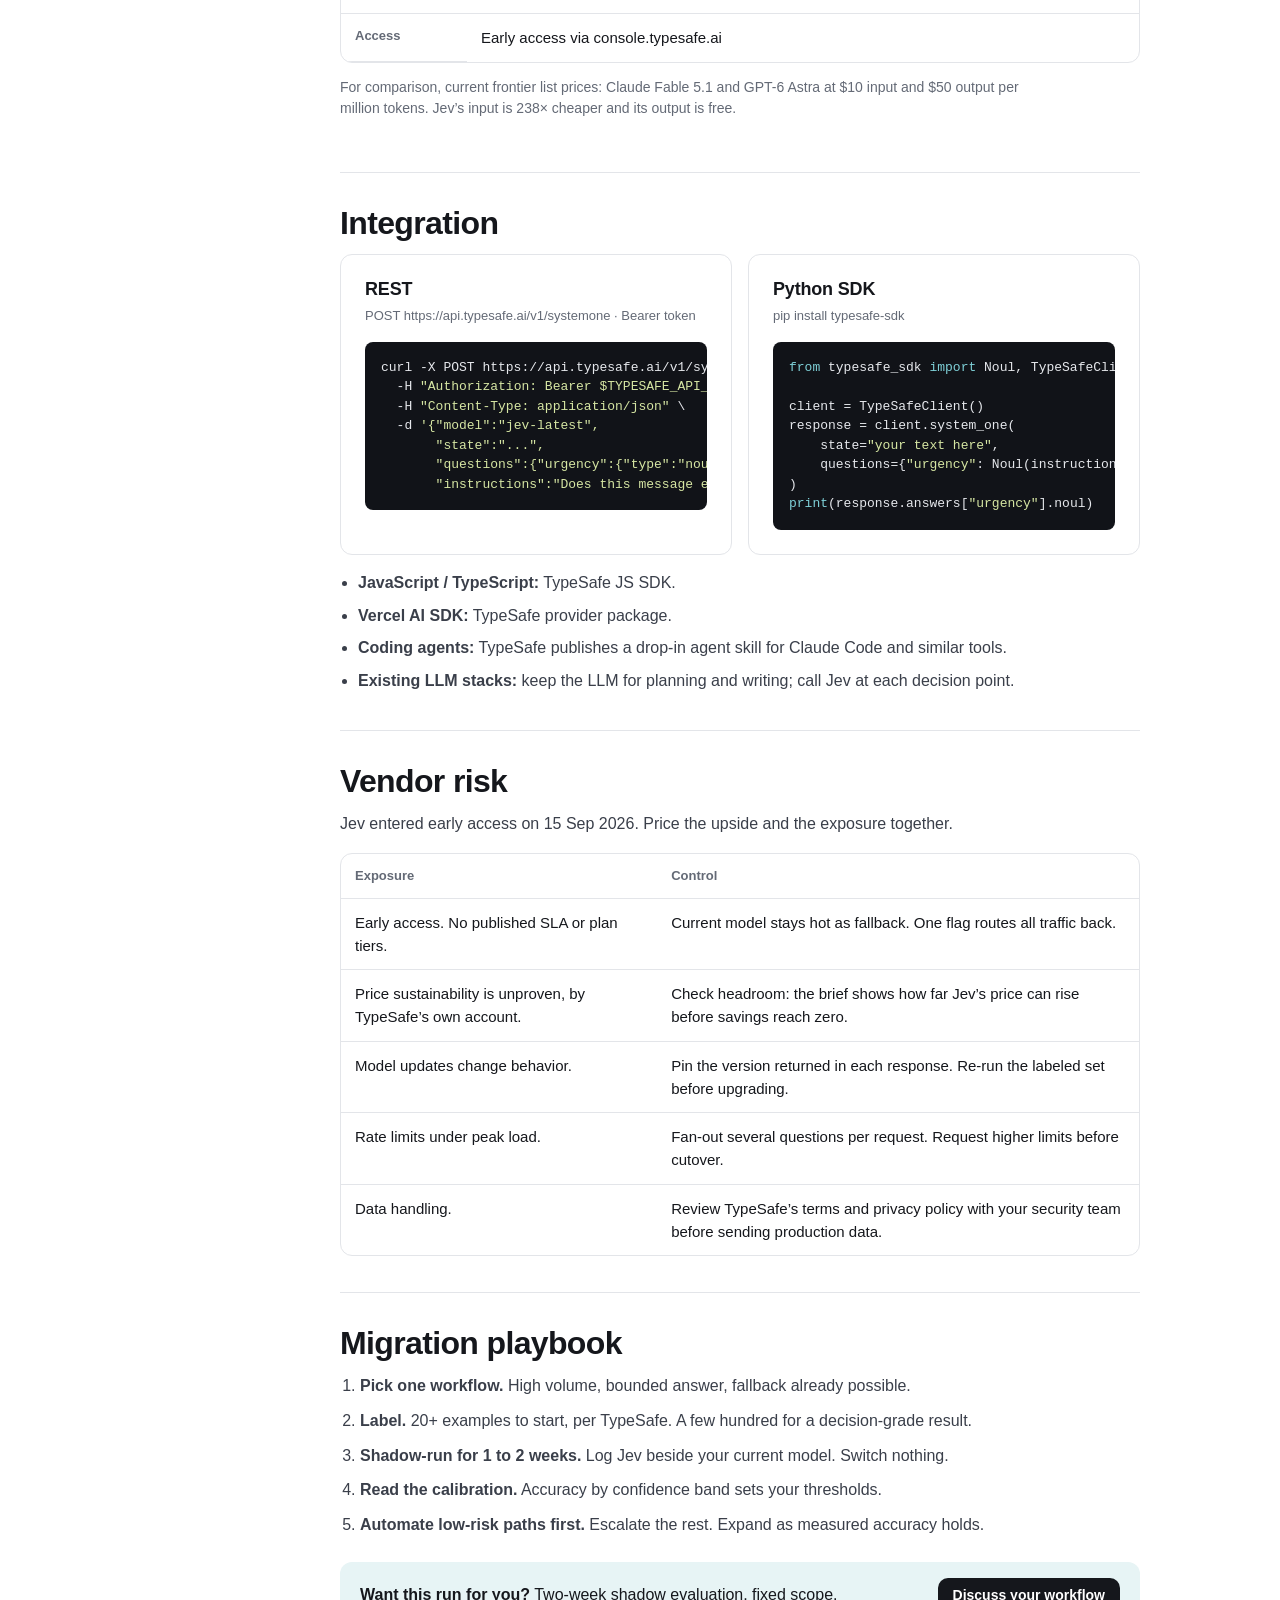
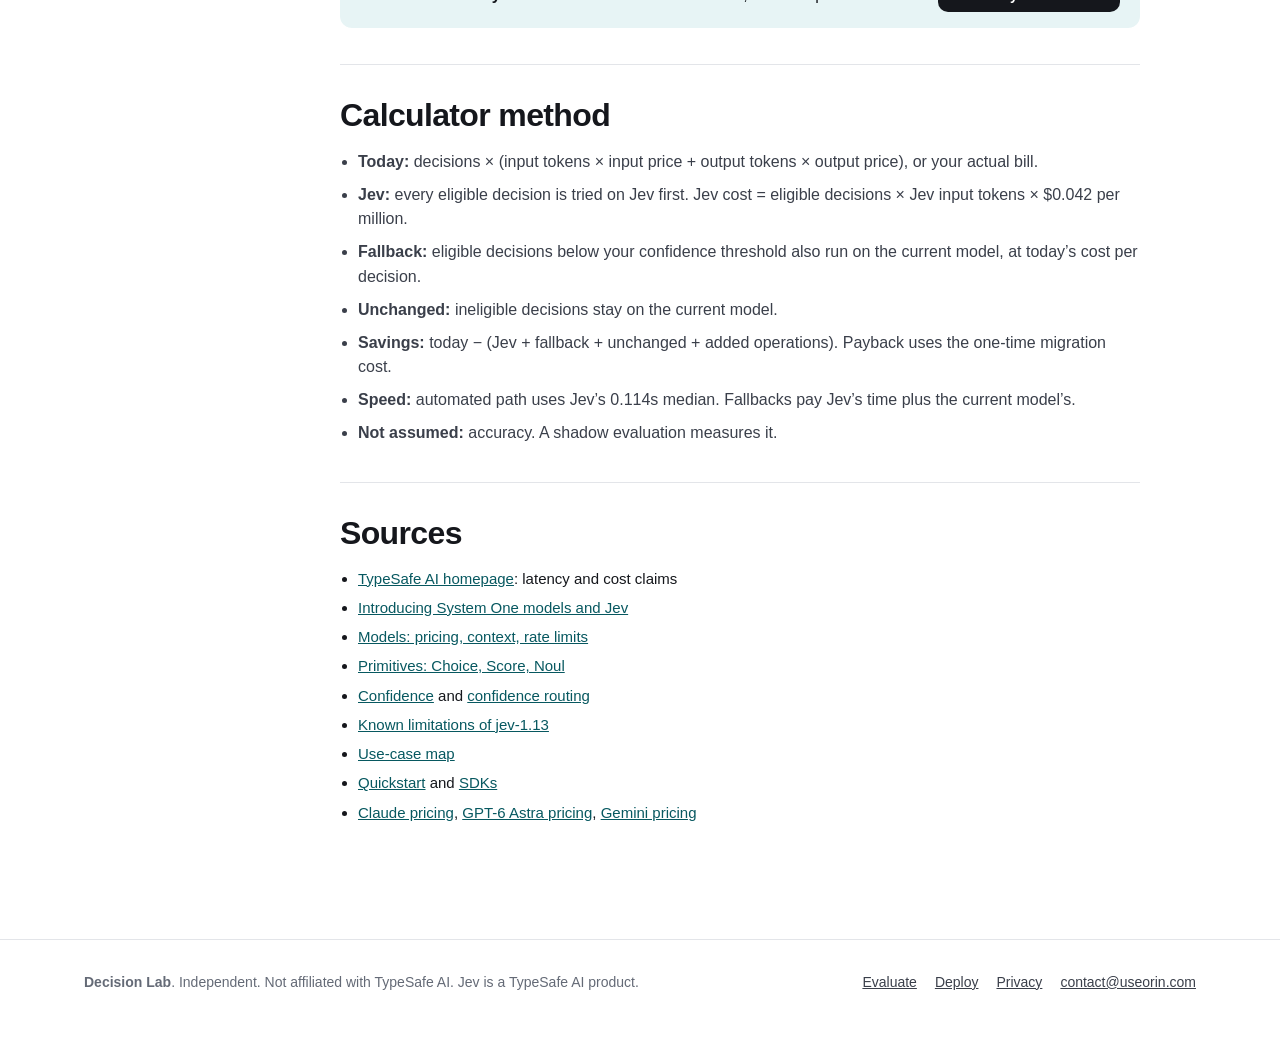
==== commit a7ab7c9e: "Point booking links and Discuss your workflow to Calendly Co-authored-by: Cursor <cursoragent@cursor" ====
--- a/guide.html
+++ b/guide.html
@@ -28,7 +28,7 @@
 <main>
   <section class="hero guide-hero">
     <div class="wrap">
-      <p class="eyebrow">Field guide</p>
+      <p class="eyebrow">Practical field guide</p>
       <h1>Jev for operators</h1>
       <p class="lede">What it does, where it breaks, what it costs and how to adopt it without betting production on it. Sourced from TypeSafe’s docs, verified <span data-verified></span>.</p>
     </div>
@@ -205,7 +205,7 @@
         </ol>
         <div class="cta-card">
           <p><b>Want this run for you?</b> Two-week shadow evaluation, fixed scope.</p>
-          <a class="btn btn-primary btn-sm" href="partner.html">Discuss your workflow</a>
+          <a class="btn btn-primary btn-sm" href="https://calendly.com/harish-useorin/30min" target="_blank" rel="noopener" data-booking>Discuss your workflow</a>
         </div>
       </section>
 
